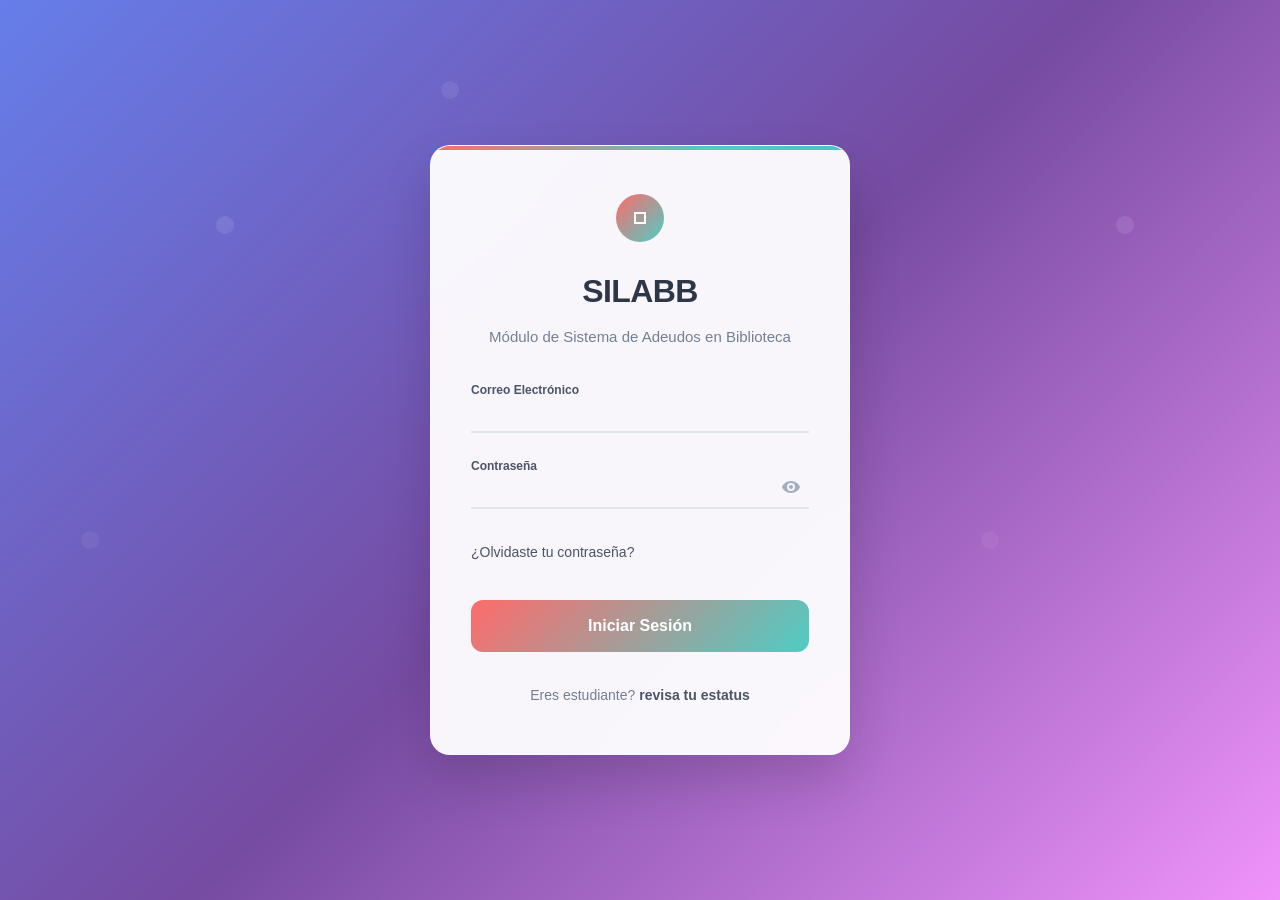
==== index.html @ ab4aab16 "Cambios" ====
<!DOCTYPE html>
<html lang="en">
<head>
    <meta charset="UTF-8">
    <meta name="viewport" content="width=device-width, initial-scale=1.0">
    <title>SILABB - Index</title>
    <meta name="description" content="Refined, Dribbble-inspired login form for creative professionals and portfolios.">
    <link rel="stylesheet" href="/css/index.css">
</head>
<body>
    <div class="login-container">
        <div class="login-card">
            <div class="card-accent"></div>
            
            <div class="login-header">
                <div class="logo">
                    <svg width="48" height="48" viewBox="0 0 48 48" fill="none">
                        <circle cx="24" cy="24" r="24" fill="url(#gradient)"/>
                        <path d="M18 30V18h12v12H18zm2-10v8h8v-8h-8z" fill="white"/>
                        <defs>
                            <linearGradient id="gradient" x1="0%" y1="0%" x2="100%" y2="100%">
                                <stop offset="0%" stop-color="#FF6B6B"/>
                                <stop offset="100%" stop-color="#4ECDC4"/>
                            </linearGradient>
                        </defs>
                    </svg>
                </div>
                <h1>SILABB</h1>
                <p>Módulo de Sistema de Adeudos en Biblioteca</p>
            </div>
            
            <form class="login-form" id="loginForm" novalidate>
                <div class="form-field">
                    <input type="email" id="email" name="email" required autocomplete="email">
                    <label for="email">Correo Electrónico</label>
                    <div class="field-line"></div>
                    <span class="error-message" id="emailError"></span>
                </div>

                <div class="form-field">
                    <input type="password" id="password" name="password" required autocomplete="current-password">
                    <label for="password">Contraseña</label>
                    <button type="button" class="password-reveal" id="passwordToggle" aria-label="Toggle password visibility">
                        <svg class="eye-show" width="20" height="20" viewBox="0 0 20 20" fill="none">
                            <path d="M10 4C5.5 4 1.7 7.3 1 10c.7 2.7 4.5 6 9 6s8.3-3.3 9-6c-.7-2.7-4.5-6-9-6zm0 10a4 4 0 110-8 4 4 0 010 8zm0-6a2 2 0 100 4 2 2 0 000-4z" fill="currentColor"/>
                        </svg>
                        <svg class="eye-hide" width="20" height="20" viewBox="0 0 20 20" fill="none">
                            <path d="M3 3l14 14m-7-7a2 2 0 01-2-2m2 2a2 2 0 002 2m-2-2v.01M10 6a4 4 0 014 4m-4-4a4 4 0 00-4 4m4-4V4m0 10v2m4-6c.7-2.7-3.3-6-8-6m8 6c-.7 2.7-4.5 6-9 6" stroke="currentColor" stroke-width="1.5" stroke-linecap="round" stroke-linejoin="round"/>
                        </svg>
                    </button>
                    <div class="field-line"></div>
                    <span class="error-message" id="passwordError"></span>
                </div>

                <div class="form-actions">
                    <a href="#" class="forgot-password">¿Olvidaste tu contraseña?</a>
                </div>

                <button type="submit" class="signin-button">
                    <span class="button-text">Iniciar Sesión</span>
                    <div class="button-loader">
                        <div class="loader-circle"></div>
                    </div>
                </button>
            </form>

            <div class="signup-prompt">
                <span>Eres estudiante? </span>
                <a href="#" class="signup-link">revisa tu estatus</a>
            </div>

            <div class="success-state" id="successMessage">
                <div class="success-visual">
                    <svg width="40" height="40" viewBox="0 0 40 40" fill="none">
                        <circle cx="20" cy="20" r="20" fill="url(#successGradient)"/>
                        <path d="M12 20l6 6 10-10" stroke="white" stroke-width="2.5" stroke-linecap="round" stroke-linejoin="round"/>
                        <defs>
                            <linearGradient id="successGradient" x1="0%" y1="0%" x2="100%" y2="100%">
                                <stop offset="0%" stop-color="#4ECDC4"/>
                                <stop offset="100%" stop-color="#44A08D"/>
                            </linearGradient>
                        </defs>
                    </svg>
                </div>
                <h3>Welcome back!</h3>
                <p>Taking you to your creative dashboard...</p>
            </div>
        </div>
    </div>

    <script src="/js/form-utils.js"></script>
    <script src="/js/index.js"></script>
</body>
</html>
---- css/index.css ----
/* Elegant Portfolio Login Form - Complete & Self-Contained */

* {
    margin: 0;
    padding: 0;
    box-sizing: border-box;
}

body {
    font-family: -apple-system, BlinkMacSystemFont, 'Segoe UI', Roboto, 'Helvetica Neue', Arial, sans-serif;
    background: linear-gradient(135deg, #667eea 0%, #764ba2 50%, #f093fb 100%);
    min-height: 100vh;
    display: flex;
    align-items: center;
    justify-content: center;
    padding: 20px;
    line-height: 1.6;
    position: relative;
}

body::before {
    content: '';
    position: fixed;
    top: 0;
    left: 0;
    right: 0;
    bottom: 0;
    background: url('data:image/svg+xml,<svg xmlns="http://www.w3.org/2000/svg" viewBox="0 0 100 100"><defs><pattern id="grain" width="100" height="100" patternUnits="userSpaceOnUse"><circle cx="25" cy="25" r="1" fill="rgba(255,255,255,0.1)"/><circle cx="75" cy="75" r="1" fill="rgba(255,255,255,0.05)"/><circle cx="50" cy="10" r="1" fill="rgba(255,255,255,0.08)"/><circle cx="10" cy="60" r="1" fill="rgba(255,255,255,0.06)"/></pattern></defs><rect width="100" height="100" fill="url(%23grain)"/></svg>');
    pointer-events: none;
    z-index: 0;
}

.login-container {
    width: 100%;
    max-width: 420px;
    position: relative;
    z-index: 1;
}

.login-card {
    background: rgba(255, 255, 255, 0.95);
    backdrop-filter: blur(20px);
    -webkit-backdrop-filter: blur(20px);
    border-radius: 20px;
    padding: 48px 40px;
    box-shadow: 0 25px 50px rgba(0, 0, 0, 0.15);
    border: 1px solid rgba(255, 255, 255, 0.2);
    position: relative;
    overflow: hidden;
}

.card-accent {
    position: absolute;
    top: 0;
    left: 0;
    right: 0;
    height: 4px;
    background: linear-gradient(90deg, #FF6B6B, #4ECDC4, #45B7D1, #96CEB4);
    background-size: 200% 100%;
    animation: gradientSlide 3s ease infinite;
}

@keyframes gradientSlide {
    0%, 100% { background-position: 0% 50%; }
    50% { background-position: 100% 50%; }
}

.login-header {
    text-align: center;
    margin-bottom: 40px;
}

.logo {
    margin-bottom: 24px;
    display: flex;
    justify-content: center;
    animation: logoFloat 4s ease-in-out infinite;
}

@keyframes logoFloat {
    0%, 100% { transform: translateY(0); }
    50% { transform: translateY(-4px); }
}

.login-header h1 {
    color: #2d3748;
    font-size: 2rem;
    font-weight: 700;
    margin-bottom: 8px;
    letter-spacing: -0.02em;
}

.login-header p {
    color: #718096;
    font-size: 15px;
    font-weight: 400;
}

/* Form Fields */
.form-field {
    position: relative;
    margin-bottom: 32px;
}

.form-field input {
    width: 100%;
    background: transparent;
    border: none;
    border-bottom: 2px solid #e2e8f0;
    padding: 12px 0;
    color: #2d3748;
    font-size: 16px;
    font-weight: 400;
    outline: none;
    transition: all 0.3s ease;
    font-family: inherit;
}

.form-field input:focus {
    border-bottom-color: transparent;
}

.form-field label {
    position: absolute;
    left: 0;
    top: 12px;
    color: #a0aec0;
    font-size: 16px;
    font-weight: 400;
    pointer-events: none;
    transition: all 0.3s ease;
    transform-origin: left;
}

.form-field input:focus + label,
.form-field input:not(:placeholder-shown) + label {
    top: -8px;
    font-size: 12px;
    font-weight: 600;
    color: #4a5568;
    transform: translateY(0);
}

.field-line {
    position: absolute;
    bottom: 0;
    left: 0;
    width: 0;
    height: 2px;
    background: linear-gradient(90deg, #FF6B6B, #4ECDC4);
    transition: width 0.3s ease;
}

.form-field input:focus ~ .field-line {
    width: 100%;
}

/* Password Field */
.form-field:has(.password-reveal) input {
    padding-right: 48px;
}

.password-reveal {
    position: absolute;
    right: 0;
    top: 50%;
    transform: translateY(-50%);
    background: none;
    border: none;
    cursor: pointer;
    color: #a0aec0;
    padding: 8px;
    border-radius: 6px;
    transition: all 0.2s ease;
    display: flex;
    align-items: center;
    justify-content: center;
}

.password-reveal:hover {
    color: #4a5568;
    background: rgba(0, 0, 0, 0.05);
}

.eye-hide {
    display: none;
}

.password-reveal.reveal-active .eye-show {
    display: none;
}

.password-reveal.reveal-active .eye-hide {
    display: block;
}

/* Form Actions */
.form-actions {
    display: flex;
    justify-content: space-between;
    align-items: center;
    margin-bottom: 36px;
    flex-wrap: wrap;
    gap: 16px;
}

.remember-checkbox {
    display: flex;
    align-items: center;
    cursor: pointer;
    font-size: 14px;
    color: #4a5568;
    font-weight: 500;
}

.remember-checkbox input[type="checkbox"] {
    display: none;
}

.checkbox-custom {
    width: 20px;
    height: 20px;
    border: 2px solid #cbd5e0;
    border-radius: 4px;
    margin-right: 10px;
    position: relative;
    transition: all 0.2s ease;
    display: flex;
    align-items: center;
    justify-content: center;
    color: transparent;
}

.remember-checkbox input[type="checkbox"]:checked + .checkbox-custom {
    background: linear-gradient(135deg, #FF6B6B, #4ECDC4);
    border-color: transparent;
    color: white;
}

.forgot-password {
    color: #4a5568;
    text-decoration: none;
    font-size: 14px;
    font-weight: 500;
    transition: all 0.2s ease;
    position: relative;
}

.forgot-password::after {
    content: '';
    position: absolute;
    bottom: -2px;
    left: 0;
    width: 0;
    height: 2px;
    background: linear-gradient(90deg, #FF6B6B, #4ECDC4);
    transition: width 0.3s ease;
}

.forgot-password:hover::after {
    width: 100%;
}

.forgot-password:hover {
    color: #2d3748;
}

/* Sign In Button */
.signin-button {
    width: 100%;
    background: linear-gradient(135deg, #FF6B6B, #4ECDC4);
    color: #ffffff;
    border: none;
    border-radius: 12px;
    padding: 16px 24px;
    cursor: pointer;
    font-family: inherit;
    font-size: 16px;
    font-weight: 600;
    position: relative;
    margin-bottom: 32px;
    transition: all 0.3s ease;
    overflow: hidden;
    min-height: 52px;
    display: flex;
    align-items: center;
    justify-content: center;
}

.signin-button::before {
    content: '';
    position: absolute;
    top: 0;
    left: -100%;
    width: 100%;
    height: 100%;
    background: linear-gradient(90deg, transparent, rgba(255, 255, 255, 0.2), transparent);
    transition: left 0.5s ease;
}

.signin-button:hover::before {
    left: 100%;
}

.signin-button:hover {
    transform: translateY(-2px);
    box-shadow: 0 8px 25px rgba(255, 107, 107, 0.4);
}

.signin-button:active {
    transform: translateY(0);
}

.signin-button:disabled {
    background: #cbd5e0;
    cursor: not-allowed;
    transform: none;
    box-shadow: none;
}

.button-text {
    transition: opacity 0.2s ease;
}

.button-loader {
    position: absolute;
    opacity: 0;
    transition: opacity 0.2s ease;
}

.loader-circle {
    width: 20px;
    height: 20px;
    border: 2px solid rgba(255, 255, 255, 0.3);
    border-top: 2px solid #ffffff;
    border-radius: 50%;
    animation: spin 1s linear infinite;
}

@keyframes spin {
    from { transform: rotate(0deg); }
    to { transform: rotate(360deg); }
}

.signin-button.loading .button-text {
    opacity: 0;
}

.signin-button.loading .button-loader {
    opacity: 1;
}

/* Auth Divider */
.auth-divider {
    text-align: center;
    margin: 32px 0;
    position: relative;
}

.auth-divider::before {
    content: '';
    position: absolute;
    top: 50%;
    left: 0;
    right: 0;
    height: 1px;
    background: linear-gradient(90deg, transparent, #e2e8f0, transparent);
}

.auth-divider span {
    background: rgba(255, 255, 255, 0.95);
    color: #718096;
    padding: 0 20px;
    font-size: 13px;
    font-weight: 500;
    position: relative;
    text-transform: uppercase;
    letter-spacing: 0.5px;
}

/* Social Auth */
.social-auth {
    display: flex;
    gap: 12px;
    margin-bottom: 32px;
}

.social-button {
    flex: 1;
    background: #ffffff;
    color: #4a5568;
    border: 1.5px solid #e2e8f0;
    border-radius: 10px;
    padding: 12px 16px;
    cursor: pointer;
    font-family: inherit;
    font-size: 14px;
    font-weight: 600;
    display: flex;
    align-items: center;
    justify-content: center;
    gap: 8px;
    transition: all 0.2s ease;
    min-height: 46px;
    position: relative;
    overflow: hidden;
}

.social-button::before {
    content: '';
    position: absolute;
    top: 0;
    left: -100%;
    width: 100%;
    height: 100%;
    background: linear-gradient(90deg, transparent, rgba(0, 0, 0, 0.02), transparent);
    transition: left 0.3s ease;
}

.social-button:hover::before {
    left: 100%;
}

.social-button:hover {
    border-color: #cbd5e0;
    transform: translateY(-1px);
    box-shadow: 0 4px 12px rgba(0, 0, 0, 0.08);
}

.social-button:active {
    transform: translateY(0);
}

/* Signup Prompt */
.signup-prompt {
    text-align: center;
    font-size: 14px;
    color: #718096;
}

.signup-link {
    color: #4a5568;
    text-decoration: none;
    font-weight: 600;
    transition: all 0.2s ease;
    position: relative;
}

.signup-link::after {
    content: '';
    position: absolute;
    bottom: -2px;
    left: 0;
    width: 0;
    height: 2px;
    background: linear-gradient(90deg, #FF6B6B, #4ECDC4);
    transition: width 0.3s ease;
}

.signup-link:hover::after {
    width: 100%;
}

.signup-link:hover {
    color: #2d3748;
}

/* Error States */
.error-message {
    color: #e53e3e;
    font-size: 12px;
    font-weight: 500;
    margin-top: 8px;
    opacity: 0;
    transform: translateY(-4px);
    transition: all 0.2s ease;
}

.error-message.show {
    opacity: 1;
    transform: translateY(0);
}

.form-field.error input {
    border-bottom-color: #e53e3e;
}

.form-field.error .field-line {
    background: #e53e3e;
    width: 100%;
}

.form-field.error label {
    color: #e53e3e;
}

/* Success State */
.success-state {
    display: none;
    text-align: center;
    padding: 40px 20px;
    opacity: 0;
    transform: translateY(20px);
    transition: all 0.4s ease;
}

.success-state.show {
    display: block;
    opacity: 1;
    transform: translateY(0);
}

.success-visual {
    margin: 0 auto 20px;
    animation: successFloat 0.6s ease-out;
}

@keyframes successFloat {
    0% { transform: scale(0) rotate(0deg); }
    50% { transform: scale(1.1) rotate(180deg); }
    100% { transform: scale(1) rotate(360deg); }
}

.success-state h3 {
    color: #2d3748;
    font-size: 1.5rem;
    font-weight: 700;
    margin-bottom: 8px;
}

.success-state p {
    color: #718096;
    font-size: 14px;
}

/* Mobile Responsive */
@media (max-width: 480px) {
    body {
        padding: 16px;
    }
    
    .login-card {
        padding: 36px 28px;
        border-radius: 16px;
    }
    
    .login-header h1 {
        font-size: 1.75rem;
    }
    
    .form-actions {
        flex-direction: column;
        align-items: flex-start;
        gap: 16px;
    }
    
    .social-auth {
        flex-direction: column;
    }
}
/* === Accessibility: keyboard focus indicators === */
/* Restores visible focus rings for keyboard users without affecting mouse interaction. */
:focus-visible {
    outline: 2px solid currentColor;
    outline-offset: 2px;
    border-radius: 4px;
}

/* Reduced motion: respect user preference. Animations defined per form will tone down. */
@media (prefers-reduced-motion: reduce) {
    *, *::before, *::after {
        animation-duration: 0.01ms !important;
        animation-iteration-count: 1 !important;
        transition-duration: 0.01ms !important;
        scroll-behavior: auto !important;
    }
}
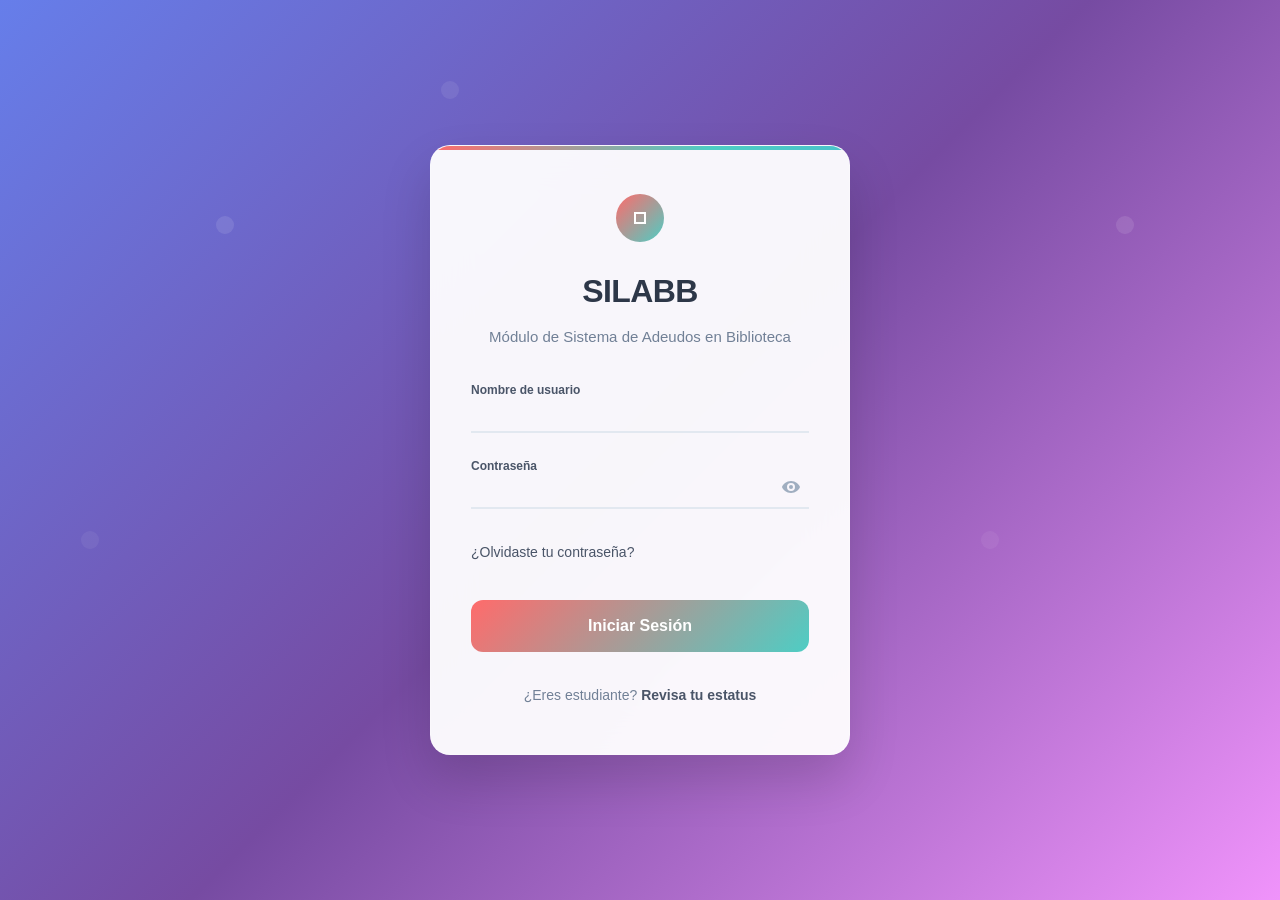
==== commit 4fdfb113: "Cambios" ====
--- a/index.html
+++ b/index.html
@@ -1,17 +1,16 @@
 <!DOCTYPE html>
-<html lang="en">
+<html lang="es">
 <head>
     <meta charset="UTF-8">
     <meta name="viewport" content="width=device-width, initial-scale=1.0">
     <title>SILABB - Index</title>
-    <meta name="description" content="Refined, Dribbble-inspired login form for creative professionals and portfolios.">
+    <meta name="description" content="Sistema de Adeudos en Biblioteca">
     <link rel="stylesheet" href="/css/index.css">
 </head>
 <body>
     <div class="login-container">
         <div class="login-card">
             <div class="card-accent"></div>
-            
             <div class="login-header">
                 <div class="logo">
                     <svg width="48" height="48" viewBox="0 0 48 48" fill="none">
@@ -28,19 +27,17 @@
                 <h1>SILABB</h1>
                 <p>Módulo de Sistema de Adeudos en Biblioteca</p>
             </div>
-            
             <form class="login-form" id="loginForm" novalidate>
                 <div class="form-field">
-                    <input type="email" id="email" name="email" required autocomplete="email">
-                    <label for="email">Correo Electrónico</label>
+                    <input type="text" id="nombre_usuario" name="nombre_usuario" required autocomplete="username">
+                    <label for="nombre_usuario">Nombre de usuario</label>
                     <div class="field-line"></div>
-                    <span class="error-message" id="emailError"></span>
+                    <span class="error-message" id="nombreUsuarioError"></span>
                 </div>
-
                 <div class="form-field">
                     <input type="password" id="password" name="password" required autocomplete="current-password">
                     <label for="password">Contraseña</label>
-                    <button type="button" class="password-reveal" id="passwordToggle" aria-label="Toggle password visibility">
+                    <button type="button" class="password-reveal" id="passwordToggle" aria-label="Mostrar u ocultar contraseña">
                         <svg class="eye-show" width="20" height="20" viewBox="0 0 20 20" fill="none">
                             <path d="M10 4C5.5 4 1.7 7.3 1 10c.7 2.7 4.5 6 9 6s8.3-3.3 9-6c-.7-2.7-4.5-6-9-6zm0 10a4 4 0 110-8 4 4 0 010 8zm0-6a2 2 0 100 4 2 2 0 000-4z" fill="currentColor"/>
                         </svg>
@@ -51,11 +48,9 @@
                     <div class="field-line"></div>
                     <span class="error-message" id="passwordError"></span>
                 </div>
-
                 <div class="form-actions">
                     <a href="#" class="forgot-password">¿Olvidaste tu contraseña?</a>
                 </div>
-
                 <button type="submit" class="signin-button">
                     <span class="button-text">Iniciar Sesión</span>
                     <div class="button-loader">
@@ -63,12 +58,10 @@
                     </div>
                 </button>
             </form>
-
             <div class="signup-prompt">
-                <span>Eres estudiante? </span>
-                <a href="#" class="signup-link">revisa tu estatus</a>
+                <span>¿Eres estudiante? </span>
+                <a href="#" class="signup-link">Revisa tu estatus</a>
             </div>
-
             <div class="success-state" id="successMessage">
                 <div class="success-visual">
                     <svg width="40" height="40" viewBox="0 0 40 40" fill="none">
@@ -82,12 +75,11 @@
                         </defs>
                     </svg>
                 </div>
-                <h3>Welcome back!</h3>
-                <p>Taking you to your creative dashboard...</p>
+                <h3>¡Bienvenido!</h3>
+                <p>Redirigiendo al sistema...</p>
             </div>
         </div>
     </div>
-
     <script src="/js/form-utils.js"></script>
     <script src="/js/index.js"></script>
 </body>
